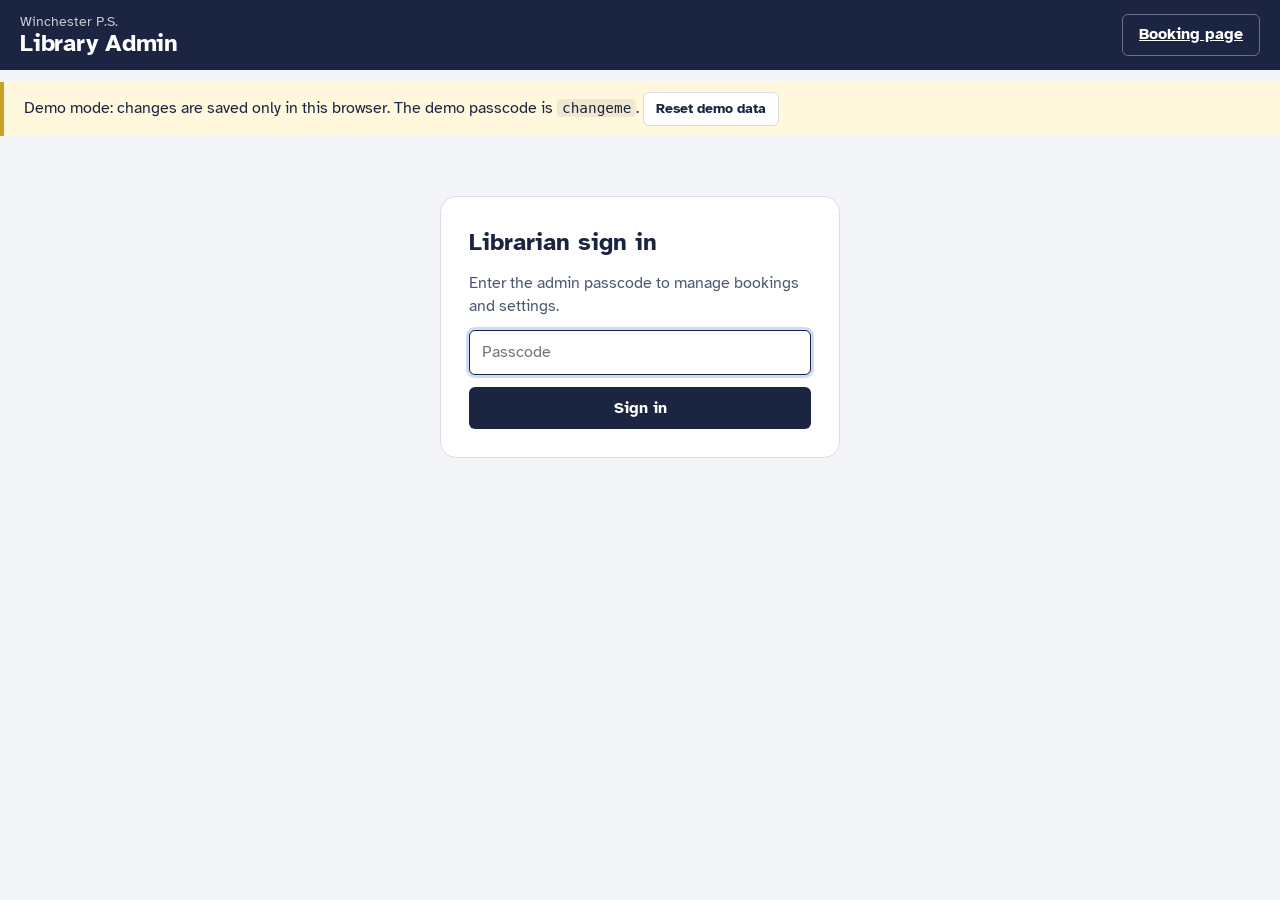
==== admin.html @ 4b8a57d0 "Add files via upload" ====
<!DOCTYPE html>
<html lang="en">
<head>
  <meta charset="utf-8">
  <meta name="viewport" content="width=device-width, initial-scale=1, viewport-fit=cover">
  <title>Library Admin – Winchester P.S.</title>
  <meta name="robots" content="noindex">
  <meta name="theme-color" content="#1B2440">
  <link rel="icon" href="assets/favicon.svg" type="image/svg+xml">
  <link rel="preconnect" href="https://fonts.googleapis.com">
  <link rel="preconnect" href="https://fonts.gstatic.com" crossorigin>
  <link href="https://fonts.googleapis.com/css2?family=Atkinson+Hyperlegible:ital,wght@0,400;0,700;1,400&display=swap" rel="stylesheet">
  <link rel="stylesheet" href="assets/styles.css">
  <link rel="stylesheet" href="assets/admin.css">
</head>
<body class="admin">
  <header class="masthead">
    <div class="masthead-inner">
      <a class="brand" href="./">
        <span class="brand-school" data-bind="schoolName">Winchester P.S.</span>
        <span class="brand-title">Library Admin</span>
      </a>
      <div class="mast-actions">
        <a class="btn btn-ghost-light" href="./">Booking page</a>
        <button class="btn btn-ghost-light" id="logoutBtn" type="button" hidden>Sign out</button>
      </div>
    </div>
  </header>

  <div class="notice notice-demo" id="demoNotice" hidden>
    Demo mode: changes are saved only in this browser. The demo passcode is <code>changeme</code>.
    <button class="btn btn-quiet btn-small" id="resetDemo" type="button">Reset demo data</button>
  </div>

  <!-- Sign in -->
  <main class="page login" id="loginView">
    <form class="login-card" id="loginForm">
      <h1>Librarian sign in</h1>
      <p class="muted">Enter the admin passcode to manage bookings and settings.</p>
      <label for="passcode" class="sr-only">Passcode</label>
      <input type="password" id="passcode" autocomplete="current-password" placeholder="Passcode" required>
      <p class="form-error" id="loginError" hidden></p>
      <button class="btn btn-primary" type="submit" id="loginBtn">Sign in</button>
    </form>
  </main>

  <main class="page" id="adminView" hidden>
    <nav class="tabs" role="tablist" aria-label="Admin sections">
      <button role="tab" type="button" data-tab="bookings" aria-selected="true">Bookings</button>
      <button role="tab" type="button" data-tab="statics" aria-selected="false">Recurring</button>
      <button role="tab" type="button" data-tab="calendar" aria-selected="false">School calendar</button>
      <button role="tab" type="button" data-tab="librarian" aria-selected="false">Librarian schedule</button>
      <button role="tab" type="button" data-tab="settings" aria-selected="false">Settings</button>
    </nav>

    <!-- Bookings -->
    <section class="panel" data-panel="bookings">
      <div class="panel-head">
        <div>
          <h2>Bookings</h2>
          <p class="muted">Every booking also appears in the “App Bookings” tab of the Google Sheet.</p>
        </div>
        <button class="btn btn-primary" id="addBookingBtn" type="button">Add a booking</button>
      </div>
      <div class="filters">
        <label>From <input type="date" id="fFrom"></label>
        <label>To <input type="date" id="fTo"></label>
        <label class="grow">Search <input type="text" id="fSearch" placeholder="Teacher, grade, activity or email"></label>
        <label class="check"><input type="checkbox" id="fCancelled"> Show cancelled</label>
      </div>
      <div class="bulk" id="bulkBar" hidden>
        <span id="bulkCount"></span>
        <button class="btn btn-danger btn-small" id="bulkCancel" type="button">Cancel selected</button>
      </div>
      <div class="table-wrap">
        <table class="table" id="bookingTable">
          <thead><tr>
            <th class="col-check"><input type="checkbox" id="checkAll" aria-label="Select all"></th>
            <th>Date</th><th>Time</th><th>Teacher(s)</th><th>Grade(s)</th><th>Activity</th><th>Booked by</th><th></th>
          </tr></thead>
          <tbody></tbody>
        </table>
      </div>
      <p class="empty" id="bookingEmpty" hidden>No bookings in this date range.</p>
    </section>

    <!-- Recurring / static bookings -->
    <section class="panel" data-panel="statics" hidden>
      <div class="panel-head">
        <div>
          <h2>Recurring bookings</h2>
          <p class="muted">Standing reservations that block a time on a cycle day, a weekday, or one date. Teachers see them as “Reserved”.</p>
        </div>
        <button class="btn btn-quiet" id="addStatic" type="button">Add recurring booking</button>
      </div>
      <div id="staticList" class="stack"></div>
      <div class="savebar"><button class="btn btn-primary" id="saveStatics" type="button">Save recurring bookings</button></div>
    </section>

    <!-- Calendar -->
    <section class="panel" data-panel="calendar" hidden>
      <div class="panel-head">
        <div>
          <h2>School calendar</h2>
          <p class="muted">Closed days can’t be booked and are skipped when counting cycle days. Events show under the date. Use “Set cycle day” if the board shifts the cycle.</p>
        </div>
      </div>
      <div class="form-grid">
        <label>First day of classes (Day 1)<input type="date" id="sYearStart"></label>
        <label>Last day of school year<input type="date" id="sYearEnd"></label>
        <label>Days in the cycle<input type="number" id="sCycleLength" min="1" max="10"></label>
      </div>
      <p class="cycle-check" id="cycleCheck"></p>
      <div class="table-wrap">
        <table class="table table-edit" id="calTable">
          <thead><tr><th>Start</th><th>End</th><th>Label</th><th>Type</th><th>Set cycle day</th><th></th></tr></thead>
          <tbody></tbody>
        </table>
      </div>
      <div class="savebar">
        <button class="btn btn-quiet" id="addCal" type="button">Add a date</button>
        <button class="btn btn-primary" id="saveCal" type="button">Save calendar</button>
      </div>
    </section>

    <!-- Librarian -->
    <section class="panel" data-panel="librarian" hidden>
      <div class="panel-head">
        <div>
          <h2>Librarian schedule</h2>
          <p class="muted">Where the librarian is for each cycle day. Teachers see this note under a time when it says anything other than “Library”.</p>
        </div>
      </div>
      <div class="form-grid">
        <label class="check"><input type="checkbox" id="sShowLibrarian"> Show the librarian’s location on the booking page</label>
        <label>Label<input type="text" id="sLibrarianLabel"></label>
      </div>
      <div class="table-wrap">
        <table class="table table-edit" id="libTable"><thead></thead><tbody></tbody></table>
      </div>
      <div class="savebar"><button class="btn btn-primary" id="saveLib" type="button">Save librarian schedule</button></div>
    </section>

    <!-- Settings -->
    <section class="panel" data-panel="settings" hidden>
      <div class="panel-head"><div><h2>Settings</h2></div></div>

      <h3>Booking rules</h3>
      <div class="form-grid">
        <label class="check"><input type="checkbox" id="sBookingsOpen"> Teachers can book online</label>
        <label class="wide">Message when booking is paused<input type="text" id="sClosedMessage"></label>
        <label>How far ahead teachers can book (days)<input type="number" id="sWindowDays" min="0"></label>
        <label>Minimum notice before a time starts (minutes)<input type="number" id="sMinNotice" min="0"></label>
        <label>Most times in one booking<input type="number" id="sMaxPerBooking" min="0"><small>0 = no limit</small></label>
        <label>Most times per teacher per week<input type="number" id="sMaxPerWeek" min="0"><small>0 = no limit. Counted by email.</small></label>
        <label class="check"><input type="checkbox" id="sAllowCancel"> Teachers can cancel their own bookings</label>
      </div>

      <h3>Time slots</h3>
      <p class="muted">Untick “Bookable” to show a time without letting teachers book it.</p>
      <div class="table-wrap">
        <table class="table table-edit" id="slotTable">
          <thead><tr><th>Name</th><th>Start</th><th>End</th><th>Bookable</th><th></th></tr></thead>
          <tbody></tbody>
        </table>
      </div>
      <button class="btn btn-quiet btn-small" id="addSlot" type="button">Add a time slot</button>

      <h3>Spaces</h3>
      <div class="form-grid">
        <label class="wide">Bookable spaces, one per line<textarea id="sSpaces" rows="2"></textarea>
          <small>With more than one space, each time shows a separate slot per space (for example “Teaching Space” and “Collaboration Space”). Renaming a space hides bookings made under its old name, so add new spaces rather than renaming ones already in use.</small></label>
      </div>

      <h3>Teachers and grades</h3>
      <div class="form-grid">
        <label>Staff names, one per line<textarea id="sTeachers" rows="10"></textarea></label>
        <label>Grade buttons, one per line<textarea id="sGrades" rows="10"></textarea></label>
        <label class="check"><input type="checkbox" id="sAllowOther"> Allow names that aren’t on the staff list</label>
        <label>Required email domain<input type="text" id="sEmailDomain" placeholder="ddsb.ca"><small>Leave blank to accept any email.</small></label>
      </div>

      <h3>Emails</h3>
      <div class="form-grid">
        <label class="check"><input type="checkbox" id="sSendConfirm"> Email teachers a confirmation with a cancel link</label>
        <label>Send me a copy of new and cancelled bookings<input type="email" id="sNotifyEmail" placeholder="librarian@ddsb.ca"></label>
      </div>

      <h3>Page text</h3>
      <div class="form-grid">
        <label>School name<input type="text" id="sSchoolName"></label>
        <label>Page title<input type="text" id="sSiteTitle"></label>
        <label class="wide">Announcement banner<input type="text" id="sAnnouncement" placeholder="e.g. Book fair in the library Dec 1–5. Bookings limited."><small>Shown at the top of the booking page. Leave blank to hide.</small></label>
        <label class="wide">Website address (used in email links)<input type="text" id="sSiteUrl"></label>
      </div>

      <div class="savebar"><button class="btn btn-primary" id="saveSettings" type="button">Save settings</button></div>

      <h3>Admin passcode</h3>
      <div class="form-grid">
        <label>New passcode<input type="password" id="newPass" autocomplete="new-password" minlength="6"></label>
        <div class="align-end"><button class="btn btn-quiet" id="savePass" type="button">Change passcode</button></div>
      </div>
    </section>
  </main>

  <!-- Add / edit booking -->
  <dialog class="sheet" id="editDialog" aria-labelledby="editTitle">
    <form id="editForm" novalidate>
      <header class="sheet-head">
        <h2 id="editTitle">Add a booking</h2>
        <button class="btn btn-icon" type="button" data-close aria-label="Close">
          <svg viewBox="0 0 24 24" aria-hidden="true"><path d="M6 6l12 12M18 6L6 18"/></svg>
        </button>
      </header>
      <div class="sheet-body">
        <div class="new-only">
          <div class="form-grid tight">
            <label>Date<input type="date" id="eDate"></label>
            <label id="eSpaceWrap">Space<select id="eSpace"></select></label>
          </div>
          <p class="muted small" id="eDayInfo"></p>
          <fieldset class="field">
            <legend>Times</legend>
            <div class="toggles" id="eSlots"></div>
          </fieldset>
        </div>
        <p class="edit-only muted" id="eWhen"></p>
        <div class="field"><label for="eTeachers">Teacher(s)</label><input type="text" id="eTeachers" placeholder="e.g. Cole, Adams"></div>
        <div class="field"><label for="eGrades">Grade(s)</label><input type="text" id="eGrades" placeholder="e.g. 7, 8"></div>
        <div class="field"><label for="eDesc">Activity</label><input type="text" id="eDesc"></div>
        <div class="field new-only"><label for="eEmail">Teacher email (optional)</label><input type="email" id="eEmail"></div>
        <p class="muted small new-only">Admin bookings skip the booking-window and notice rules, but can’t double-book a time.</p>
        <p class="form-error" id="editError" hidden></p>
      </div>
      <footer class="sheet-foot">
        <button class="btn btn-quiet" type="button" data-close>Cancel</button>
        <button class="btn btn-primary" type="submit" id="editSubmit">Save booking</button>
      </footer>
    </form>
  </dialog>

  <div class="toast" id="toast" role="status" aria-live="polite"></div>

  <script src="assets/config.js"></script>
  <script src="assets/core.js"></script>
  <script src="assets/api.js"></script>
  <script src="assets/admin.js"></script>
</body>
</html>
---- assets/styles.css ----
/* Winchester P.S. Library Booking */
:root {
  --paper: #F3F5F8;
  --card: #FFFFFF;
  --ink: #1B2440;
  --ink-2: #4E5874;
  --ink-3: #7C8499;
  --line: #D8DDE7;
  --line-soft: #E7EAF0;
  --stamp: #5B3FA0;
  --stamp-wash: #F1EDFA;
  --open: #1D6E52;
  --open-wash: #EEF7F2;
  --reserved: #5D6880;
  --reserved-wash: #EDF0F5;
  --warn: #9A4A12;
  --warn-wash: #FDF1E6;
  --danger: #B3261E;
  --focus: #2F6FED;
  --radius-s: 6px;
  --radius-m: 10px;
  --radius-l: 16px;
  --time-col: 118px;
  --font: 'Atkinson Hyperlegible', system-ui, -apple-system, 'Segoe UI', sans-serif;
  color-scheme: light;
}

* { box-sizing: border-box; }
html { -webkit-text-size-adjust: 100%; }
body {
  margin: 0; font-family: var(--font); font-size: 16px; line-height: 1.45;
  color: var(--ink); background: var(--paper);
  padding-bottom: env(safe-area-inset-bottom);
}
a { color: var(--ink); }
button, input, select, textarea { font: inherit; color: inherit; }
:focus-visible { outline: 3px solid var(--focus); outline-offset: 2px; }
[hidden] { display: none !important; }
code { font-size: .9em; background: rgba(0,0,0,.06); padding: 1px 5px; border-radius: 4px; }
.muted { color: var(--ink-2); }

/* ---------- Masthead ---------- */
.masthead { background: var(--ink); color: #fff; }
.masthead-inner {
  max-width: 1280px; margin: 0 auto; padding: 14px 20px;
  display: flex; align-items: center; justify-content: space-between; gap: 12px;
}
.brand { color: #fff; text-decoration: none; display: flex; flex-direction: column; line-height: 1.1; }
.brand-school { font-size: 14px; opacity: .75; }
.brand-title { font-size: 24px; font-weight: 700; letter-spacing: -.01em; }

/* ---------- Buttons ---------- */
.btn {
  border: 1px solid transparent; border-radius: var(--radius-s); padding: 9px 16px;
  font-weight: 700; cursor: pointer; background: none; line-height: 1.2;
  display: inline-flex; align-items: center; justify-content: center; gap: 6px; min-height: 42px;
}
.btn:disabled { opacity: .5; cursor: not-allowed; }
.btn-primary { background: var(--ink); color: #fff; }
.btn-primary:hover:not(:disabled) { background: #2A3660; }
.btn-quiet { border-color: var(--line); background: var(--card); color: var(--ink); }
.btn-quiet:hover { border-color: var(--ink-3); }
.btn-ghost-light { color: #fff; border-color: rgba(255,255,255,.35); }
.btn-ghost-light:hover { border-color: #fff; }
.btn-quiet-light { color: #fff; border-color: rgba(255,255,255,.35); }
.btn-danger { color: var(--danger); border-color: #E9C3C0; background: #fff; }
.btn-danger:hover { border-color: var(--danger); }
.btn-small { min-height: 34px; padding: 5px 12px; font-size: 14px; }
.btn-icon { width: 42px; height: 42px; padding: 0; border-color: var(--line); background: var(--card); }
.btn-icon svg { width: 20px; height: 20px; fill: none; stroke: currentColor; stroke-width: 2.2; stroke-linecap: round; stroke-linejoin: round; }

/* ---------- Notices ---------- */
.notice { max-width: 1280px; margin: 12px auto 0; padding: 10px 20px; background: var(--stamp-wash); color: var(--ink); border-left: 4px solid var(--stamp); }
.notice-demo { background: #FFF8DC; border-color: #C9A227; }
.notice-warn { background: var(--warn-wash); border-color: var(--warn); }
@media (min-width: 1320px) { .notice { border-radius: var(--radius-s); } }

/* ---------- Page ---------- */
.page { max-width: 1280px; margin: 0 auto; padding: 18px 20px 120px; }

.weekbar { display: flex; align-items: center; gap: 10px; flex-wrap: wrap; }
.week-label {
  position: relative; display: flex; flex-direction: column; justify-content: center;
  min-height: 42px; padding: 0 6px; cursor: pointer; min-width: 190px;
}
#weekLabel { font-size: 26px; font-weight: 700; letter-spacing: -.015em; line-height: 1.1; }
.week-sub { font-size: 14px; color: var(--ink-2); }
.week-label input[type=date] {
  position: absolute; inset: 0; opacity: 0; cursor: pointer; width: 100%; height: 100%; border: 0;
}
.week-label input[type=date]::-webkit-calendar-picker-indicator { position: absolute; inset: 0; width: 100%; height: 100%; cursor: pointer; }
#thisWeek { margin-left: auto; }

.legend { display: flex; gap: 16px; flex-wrap: wrap; margin: 14px 0 12px; font-size: 14px; color: var(--ink-2); }
.legend span { display: inline-flex; align-items: center; gap: 6px; }
.legend-note { color: var(--ink-3); }
.sw { width: 16px; height: 16px; border-radius: 4px; display: inline-block; }
.sw-open { background: var(--open-wash); border: 1.5px solid var(--open); }
.sw-picked { background: var(--ink); }
.sw-booked { background: var(--stamp-wash); border: 1.5px solid var(--stamp); }
.sw-reserved { background: var(--reserved-wash); border: 1.5px dashed var(--reserved); }

.footnote { color: var(--ink-2); font-size: 14px; margin-top: 18px; display: flex; justify-content: space-between; gap: 12px; flex-wrap: wrap; }

/* ---------- Grid (desktop) ---------- */
.grid-wrap { position: relative; }
.loading {
  position: absolute; inset: 60px 0 auto; text-align: center; color: var(--ink-2);
  pointer-events: none; opacity: 0; transition: opacity .2s;
}
.grid-wrap.is-loading .loading { opacity: 1; }
.grid-wrap.is-loading .grid { opacity: .45; pointer-events: none; }
.grid {
  display: grid; grid-template-columns: var(--time-col) repeat(5, minmax(0, 1fr));
  background: var(--card); border: 1px solid var(--line); border-radius: var(--radius-l);
  overflow: clip; transition: opacity .15s;
}
.g-corner, .g-day, .g-time, .g-cell { border-bottom: 1px solid var(--line-soft); }
.g-day, .g-cell { border-left: 1px solid var(--line-soft); }
.g-corner { background: var(--card); grid-column: 1; grid-row: 1; border-bottom: 1px solid var(--line); }
.g-day { grid-column: var(--c); grid-row: 1; }
.g-time { grid-column: 1; grid-row: var(--r); }
.g-cell { grid-column: var(--c); grid-row: var(--r); }
.g-day {
  position: sticky; top: 0; z-index: 2; background: var(--card);
  padding: 12px 12px 10px; display: grid; grid-template-columns: 1fr auto; gap: 2px 8px; align-items: start;
  border-bottom: 1px solid var(--line);
}
.g-day.is-today { background: #F7F8FC; box-shadow: inset 0 3px 0 var(--ink); }
.g-day-name { font-weight: 700; font-size: 17px; }
.g-day-date { color: var(--ink-2); font-size: 14px; grid-column: 1; }
.g-day-events { grid-column: 1 / -1; font-size: 12.5px; color: var(--ink-3); line-height: 1.3; margin-top: 4px; }
.g-day-events span { display: block; }

/* The cycle-day stamp */
.cycle {
  grid-row: 1 / span 2; grid-column: 2;
  width: 52px; height: 52px; border-radius: 50%;
  border: 2px solid var(--ink); color: var(--ink);
  display: flex; flex-direction: column; align-items: center; justify-content: center; line-height: 1;
  transform: rotate(-8deg);
}
.cycle small { font-size: 11px; font-weight: 700; }
.cycle b { font-size: 24px; }
.cycle.is-off { border-style: dashed; border-color: var(--ink-3); color: var(--ink-3); }
.cycle.is-off b { font-size: 13px; }

.g-time { padding: 10px 12px; background: #FAFBFC; }
.g-time b { display: block; font-size: 15px; }
.g-time span { font-size: 13px; color: var(--ink-2); white-space: nowrap; }
.g-time.is-short { padding-top: 6px; padding-bottom: 6px; }

.g-cell { padding: 5px; display: flex; flex-direction: column; gap: 4px; min-height: 58px; }
.g-cell.is-short { min-height: 44px; }
.g-closed {
  grid-column: var(--c); grid-row: 2 / span var(--span); border-left: 1px solid var(--line-soft);
  background: repeating-linear-gradient(135deg, #F1F3F7 0 10px, #E9ECF2 10px 20px);
  display: flex; align-items: flex-start; justify-content: center; padding-top: 40px;
}
.g-closed span {
  background: var(--card); border: 1.5px solid var(--ink-3); color: var(--ink-2);
  border-radius: var(--radius-s); padding: 6px 12px; font-weight: 700; transform: rotate(-4deg);
}

/* ---------- Slot pieces ---------- */
.slot {
  flex: 1; border-radius: var(--radius-s); padding: 6px 8px; font-size: 14px; line-height: 1.25;
  text-align: left; width: 100%; display: flex; flex-direction: column; justify-content: center; min-height: 44px;
}
.slot-space { font-size: 12px; font-weight: 700; opacity: .8; }
button.slot-open {
  border: 1.5px solid transparent; background: var(--open-wash); color: var(--open); cursor: pointer;
  font-weight: 700;
}
button.slot-open:hover { border-color: var(--open); }
button.slot-open.is-picked { background: var(--ink); color: #fff; border-color: var(--ink); }
button.slot-open.is-picked .slot-state::before { content: '✓ '; }
.slot-booked {
  background: var(--stamp-wash); color: var(--stamp); border: 1.5px solid var(--stamp);
  transform: rotate(-.6deg);
}
.slot-booked .who { font-weight: 700; }
.slot-booked .what { color: #4A3585; }
.slot-booked.is-mine { box-shadow: inset 4px 0 0 var(--stamp); }
.slot-reserved { background: var(--reserved-wash); color: var(--reserved); border: 1.5px dashed #A3ACBF; }
.slot-reserved .who { font-weight: 700; }
.slot-off { color: var(--ink-3); font-size: 13px; padding: 6px 8px; }
.where { font-size: 12px; color: var(--ink-3); padding: 0 4px; line-height: 1.2; }

/* ---------- Day tabs (mobile) ---------- */
.daytabs { display: none; }

@media (max-width: 899px) {
  .page { padding: 14px 12px 130px; }
  .brand-title { font-size: 21px; }
  #weekLabel { font-size: 22px; }
  .week-label { min-width: 0; flex: 1; }
  #thisWeek { margin-left: 0; }
  .weekbar { display: grid; grid-template-columns: auto 1fr auto auto; gap: 8px; }
  #thisWeek { order: 3; display: none; min-height: 42px; padding: 0 10px; font-size: 14px; }
  #nextWeek { order: 4; }
  .weekbar.not-current #thisWeek { display: inline-flex; }
  .legend { gap: 12px; font-size: 13px; }

  .daytabs {
    display: grid; grid-template-columns: repeat(5, 1fr); gap: 6px; margin-bottom: 10px;
    position: sticky; top: 0; z-index: 5; background: var(--paper); padding: 6px 0;
  }
  .daytab {
    border: 1px solid var(--line); background: var(--card); border-radius: var(--radius-m);
    padding: 6px 2px 7px; text-align: center; cursor: pointer; line-height: 1.15;
  }
  .daytab b { display: block; font-size: 15px; }
  .daytab span { font-size: 12.5px; color: var(--ink-2); display: block; }
  .daytab em { font-style: normal; font-size: 12px; font-weight: 700; color: var(--ink); display: block; margin-top: 2px; }
  .daytab.is-off em { color: var(--ink-3); font-weight: 400; }
  .daytab[aria-selected=true] { background: var(--ink); border-color: var(--ink); color: #fff; }
  .daytab[aria-selected=true] span, .daytab[aria-selected=true] em { color: #fff; }
  .daytab .dot { display: inline-block; width: 6px; height: 6px; border-radius: 50%; background: var(--stamp); vertical-align: middle; margin-left: 3px; }
  .daytab[aria-selected=true] .dot { background: #fff; }

  .grid { grid-template-columns: 92px minmax(0, 1fr); border-radius: var(--radius-m); }
  .g-day, .g-cell, .g-closed { display: none; }
  .g-day.is-shown { display: grid; position: static; }
  .g-corner { display: none; }
  .g-cell.is-shown { display: flex; grid-column: 2; }
  .g-closed.is-shown { display: flex; grid-column: 2; }
  .g-day.is-shown { grid-column: 1 / -1; }
  .g-time { padding: 8px 10px; }
  .g-time b { font-size: 14px; }
  .g-time span { font-size: 12px; }
  .slot { min-height: 46px; font-size: 15px; }
}

/* ---------- Tray ---------- */
.tray {
  position: fixed; left: 0; right: 0; bottom: 0; z-index: 20;
  padding: 0 12px calc(12px + env(safe-area-inset-bottom));
  pointer-events: none;
}
.tray-inner {
  pointer-events: auto; max-width: 760px; margin: 0 auto; background: var(--ink); color: #fff;
  border-radius: var(--radius-l); padding: 12px 12px 12px 18px;
  display: flex; align-items: center; gap: 10px; box-shadow: 0 10px 30px rgba(27,36,64,.35);
  animation: tray-in .2s ease-out;
}
.tray-text { flex: 1; min-width: 0; line-height: 1.25; }
.tray-text strong { display: block; }
.tray-text span { font-size: 13.5px; opacity: .8; display: block; white-space: nowrap; overflow: hidden; text-overflow: ellipsis; }
.tray .btn-primary { background: #fff; color: var(--ink); }
.tray .btn-primary:hover { background: #E8EBF3; }
@keyframes tray-in { from { transform: translateY(20px); opacity: 0; } }

/* ---------- Dialogs ---------- */
.sheet {
  border: 0; padding: 0; border-radius: var(--radius-l); width: min(560px, calc(100vw - 24px));
  max-height: calc(100dvh - 24px); background: var(--card); color: var(--ink);
  box-shadow: 0 24px 60px rgba(27,36,64,.3);
}
.sheet[open] { display: flex; flex-direction: column; animation: sheet-in .18s ease-out; }
.sheet > form { display: flex; flex-direction: column; min-height: 0; max-height: inherit; }
.sheet::backdrop { background: rgba(27,36,64,.45); }
.sheet-head { display: flex; justify-content: space-between; align-items: center; gap: 12px; padding: 16px 18px 8px; }
.sheet-head h2 { margin: 0; font-size: 22px; letter-spacing: -.01em; }
.sheet-head .btn-icon { border: 0; }
.sheet-body { padding: 4px 18px 12px; overflow-y: auto; }
.sheet-foot { display: flex; justify-content: flex-end; gap: 10px; padding: 12px 18px 16px; border-top: 1px solid var(--line-soft); }
@keyframes sheet-in { from { transform: translateY(12px); opacity: 0; } }
@media (max-width: 600px) {
  .sheet { width: 100vw; max-width: 100vw; margin: auto 0 0; border-radius: var(--radius-l) var(--radius-l) 0 0; max-height: 92dvh; }
  .sheet-foot { padding-bottom: calc(16px + env(safe-area-inset-bottom)); }
  .sheet-foot .btn { flex: 1; }
}

.picked-list { list-style: none; margin: 0 0 14px; padding: 0; display: grid; gap: 6px; }
.picked-list li {
  display: flex; align-items: center; justify-content: space-between; gap: 8px;
  padding: 8px 10px; background: var(--paper); border-radius: var(--radius-s); font-size: 15px;
}
.picked-list li small { color: var(--ink-2); }
.picked-list .x { border: 0; background: none; cursor: pointer; color: var(--ink-2); font-size: 20px; line-height: 1; padding: 2px 6px; }

.field { margin: 0 0 16px; border: 0; padding: 0; min-width: 0; }
.field > label, .field > legend { display: block; font-weight: 700; margin-bottom: 6px; padding: 0; }
input[type=text], input[type=email], input[type=date], input[type=time], input[type=number], input[type=password], select, textarea {
  width: 100%; border: 1.5px solid var(--line); border-radius: var(--radius-s); padding: 10px 12px;
  background: #fff; min-height: 44px;
}
input:focus, select:focus, textarea:focus { border-color: var(--ink); outline: none; box-shadow: 0 0 0 3px rgba(47,111,237,.25); }
textarea { resize: vertical; }
.combo { display: flex; gap: 8px; }
.combo input { flex: 1; }
.check { display: flex; gap: 8px; align-items: center; font-weight: 400 !important; font-size: 14px; color: var(--ink-2); margin-top: 8px; }
.check input { width: 18px; height: 18px; }

.chips { display: flex; flex-wrap: wrap; gap: 6px; margin-bottom: 8px; }
.chips:empty { display: none; }
.chip {
  display: inline-flex; align-items: center; gap: 4px; background: var(--ink); color: #fff;
  border-radius: 999px; padding: 4px 6px 4px 12px; font-size: 14px; border: 0; cursor: pointer;
}
.chip span { font-size: 17px; line-height: 1; padding: 0 4px; opacity: .8; }

.toggles { display: flex; flex-wrap: wrap; gap: 6px; margin-bottom: 8px; }
.toggle { position: relative; }
.toggle input { position: absolute; opacity: 0; inset: 0; cursor: pointer; }
.toggle span {
  display: inline-flex; align-items: center; justify-content: center; min-width: 46px; min-height: 40px;
  padding: 0 12px; border: 1.5px solid var(--line); border-radius: var(--radius-s); font-weight: 700; background: #fff;
}
.toggle input:checked + span { background: var(--ink); color: #fff; border-color: var(--ink); }
.toggle input:focus-visible + span { outline: 3px solid var(--focus); outline-offset: 2px; }

.form-error { color: var(--danger); background: #FCEEEE; border-radius: var(--radius-s); padding: 10px 12px; margin: 0; font-weight: 700; }

.stamp-big {
  border: 2.5px solid var(--stamp); color: var(--stamp); background: var(--stamp-wash);
  border-radius: var(--radius-m); padding: 12px 16px; margin: 4px 0 14px; font-weight: 700; font-size: 18px;
  transform: rotate(-1.5deg); animation: stamp-down .35s cubic-bezier(.2,1.6,.4,1);
}
@keyframes stamp-down { from { transform: scale(1.25) rotate(-6deg); opacity: 0; } }

.mine-group { border: 1px solid var(--line); border-radius: var(--radius-m); padding: 12px; margin-bottom: 12px; }
.mine-group h3 { margin: 0 0 8px; font-size: 16px; }
.mine-group li { background: var(--paper); }
.empty { color: var(--ink-2); padding: 8px 0 16px; }

/* ---------- Toast ---------- */
.toast {
  position: fixed; left: 50%; top: 16px; transform: translate(-50%, -150%); z-index: 50;
  background: var(--ink); color: #fff; padding: 10px 16px; border-radius: var(--radius-m);
  font-weight: 700; transition: transform .25s; max-width: calc(100vw - 24px);
}
.toast.is-on { transform: translate(-50%, 0); }
.toast.is-error { background: var(--danger); }

@media (prefers-reduced-motion: reduce) {
  *, *::before, *::after { animation: none !important; transition: none !important; }
}
---- assets/admin.css ----
/* Admin page additions */
.sr-only { position: absolute; width: 1px; height: 1px; overflow: hidden; clip: rect(0 0 0 0); white-space: nowrap; }
.mast-actions { display: flex; gap: 8px; }
.small { font-size: 14px; }

.login { display: flex; justify-content: center; padding-top: 60px; }
.login-card {
  width: min(400px, 100%); background: var(--card); border: 1px solid var(--line);
  border-radius: var(--radius-l); padding: 28px; display: grid; gap: 12px;
}
.login-card h1 { margin: 0; font-size: 24px; }
.login-card p { margin: 0; }

.tabs { display: flex; gap: 4px; border-bottom: 1px solid var(--line); margin-bottom: 20px; overflow-x: auto; scrollbar-width: none; }
.tabs button {
  border: 0; background: none; padding: 12px 14px; font-weight: 700; color: var(--ink-2); cursor: pointer;
  border-bottom: 3px solid transparent; margin-bottom: -1px; white-space: nowrap;
}
.tabs button[aria-selected=true] { color: var(--ink); border-bottom-color: var(--ink); }

.panel h2 { margin: 0 0 4px; font-size: 24px; letter-spacing: -.01em; }
.panel h3 { margin: 28px 0 8px; font-size: 18px; padding-top: 20px; border-top: 1px solid var(--line-soft); }
.panel h3:first-of-type { border-top: 0; padding-top: 0; }
.panel-head { display: flex; justify-content: space-between; align-items: flex-start; gap: 16px; margin-bottom: 16px; flex-wrap: wrap; }
.panel-head p { margin: 0; max-width: 70ch; }

.filters { display: flex; gap: 12px; flex-wrap: wrap; align-items: flex-end; margin-bottom: 12px; }
.filters label { display: flex; flex-direction: column; font-size: 14px; font-weight: 700; gap: 4px; }
.filters label.grow { flex: 1; min-width: 200px; }
.filters .check { flex-direction: row; align-self: center; margin: 0; }

.bulk { display: flex; align-items: center; gap: 12px; background: var(--stamp-wash); padding: 8px 12px; border-radius: var(--radius-s); margin-bottom: 8px; }

.table-wrap { overflow-x: auto; background: var(--card); border: 1px solid var(--line); border-radius: var(--radius-m); }
.table { width: 100%; border-collapse: collapse; font-size: 14.5px; }
.table th { text-align: left; font-size: 13px; color: var(--ink-2); padding: 10px; border-bottom: 1px solid var(--line); background: #FAFBFC; white-space: nowrap; }
.table td { padding: 8px 10px; border-bottom: 1px solid var(--line-soft); vertical-align: top; }
.table tr:last-child td { border-bottom: 0; }
.table .col-check { width: 36px; }
.table td.nowrap { white-space: nowrap; }
.table td.rep b { visibility: hidden; }
.table tr.is-cancelled td { color: var(--ink-3); text-decoration: line-through; }
.table tr.is-cancelled td:last-child { text-decoration: none; }
.table tr.day-start td { border-top: 2px solid var(--line); }
.table .actions { white-space: nowrap; text-align: right; }
.table .actions .btn { margin-left: 4px; }
.table .src { font-size: 12px; color: var(--ink-3); display: block; }
.table-edit td { padding: 6px; }
.table-edit input, .table-edit select { min-height: 38px; padding: 6px 8px; }
.table-edit input[type=checkbox] { width: 20px; height: 20px; }

.form-grid { display: grid; grid-template-columns: repeat(auto-fill, minmax(260px, 1fr)); gap: 14px 20px; margin-bottom: 12px; }
.form-grid.tight { grid-template-columns: 1fr 1fr; gap: 10px; }
.form-grid > label { display: flex; flex-direction: column; gap: 6px; font-weight: 700; font-size: 15px; }
.form-grid > label.wide { grid-column: 1 / -1; }
.form-grid > label small { font-weight: 400; color: var(--ink-2); font-size: 13px; }
.form-grid > label.check { flex-direction: row; align-items: center; font-weight: 700; color: var(--ink); font-size: 15px; margin: 0; }
.align-end { display: flex; align-items: flex-end; }

.savebar { position: sticky; bottom: 0; display: flex; justify-content: flex-end; gap: 10px; padding: 14px 0; background: linear-gradient(transparent, var(--paper) 30%); margin-top: 12px; }

.stack { display: grid; gap: 12px; }
.static-card { background: var(--card); border: 1px solid var(--line); border-left: 4px dashed var(--reserved); border-radius: var(--radius-m); padding: 14px; display: grid; gap: 12px; }
.static-card .row { display: grid; grid-template-columns: 2fr 1fr 1fr 1fr; gap: 10px; }
.static-card label { display: flex; flex-direction: column; gap: 4px; font-weight: 700; font-size: 14px; }
.static-card .toggles { margin: 0; }
.static-card .toggle span { min-width: 40px; min-height: 36px; font-size: 14px; }
.static-card .foot { display: flex; justify-content: space-between; align-items: center; gap: 10px; }
.static-card .foot small { color: var(--ink-2); }
.minilabel { font-weight: 700; font-size: 14px; margin-bottom: 4px; display: block; }

.cycle-check { background: var(--card); border: 1px solid var(--line); border-radius: var(--radius-s); padding: 10px 12px; font-size: 14.5px; }

.edit-only { display: none; }
#editDialog.is-edit .edit-only { display: block; }
#editDialog.is-edit .new-only { display: none; }

@media (max-width: 760px) {
  #bookingTable thead { display: none; }
  #bookingTable tr { display: grid; grid-template-columns: 28px 1fr auto; gap: 2px 8px; padding: 10px 12px; border-bottom: 1px solid var(--line-soft); }
  #bookingTable tr.day-start { border-top: 2px solid var(--line); }
  #bookingTable td { border: 0; padding: 0; }
  #bookingTable .col-check { grid-row: 1 / span 5; padding-top: 2px; }
  #bookingTable .c-date { grid-column: 2 / -1; }
  #bookingTable .c-date.rep { display: none; }
  #bookingTable .c-date.rep b { visibility: visible; }
  #bookingTable .c-slot { grid-column: 2; font-weight: 700; }
  #bookingTable .c-who, #bookingTable .c-gr, #bookingTable .c-desc, #bookingTable .c-by { grid-column: 2 / -1; }
  #bookingTable .c-gr:not(:empty)::before { content: 'Grade(s) '; color: var(--ink-2); }
  #bookingTable .actions { grid-column: 3; grid-row: 2; text-align: right; }
  #bookingTable tr.day-start .actions { grid-row: 2; }
  .table-wrap:has(#bookingTable) { overflow: visible; }
  .static-card .row { grid-template-columns: 1fr 1fr; }
  .static-card .row label:first-child { grid-column: 1 / -1; }
  .form-grid.tight { grid-template-columns: 1fr; }
  .mast-actions a { display: none; }
}
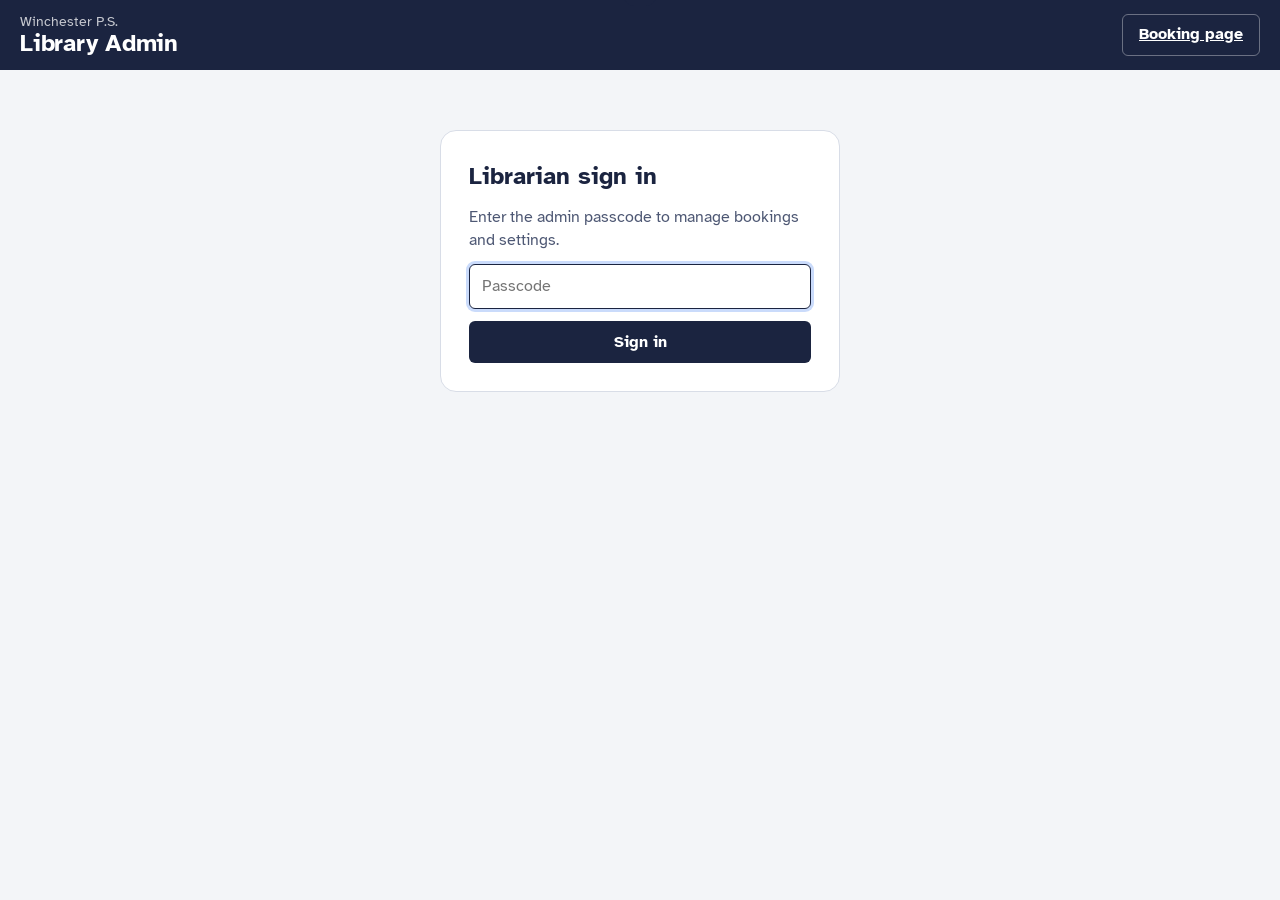
==== commit fcf7d779: "Add files via upload" ====
--- a/admin.html
+++ b/admin.html
@@ -153,7 +153,7 @@
         <label>Minimum notice before a time starts (minutes)<input type="number" id="sMinNotice" min="0"></label>
         <label>Most times in one booking<input type="number" id="sMaxPerBooking" min="0"><small>0 = no limit</small></label>
         <label>Most times per teacher per week<input type="number" id="sMaxPerWeek" min="0"><small>0 = no limit. Counted by email.</small></label>
-        <label class="check"><input type="checkbox" id="sAllowCancel"> Teachers can cancel their own bookings</label>
+        <label class="check"><input type="checkbox" id="sAllowCancel"> Teachers can change and cancel their own bookings</label>
       </div>
 
       <h3>Time slots</h3>
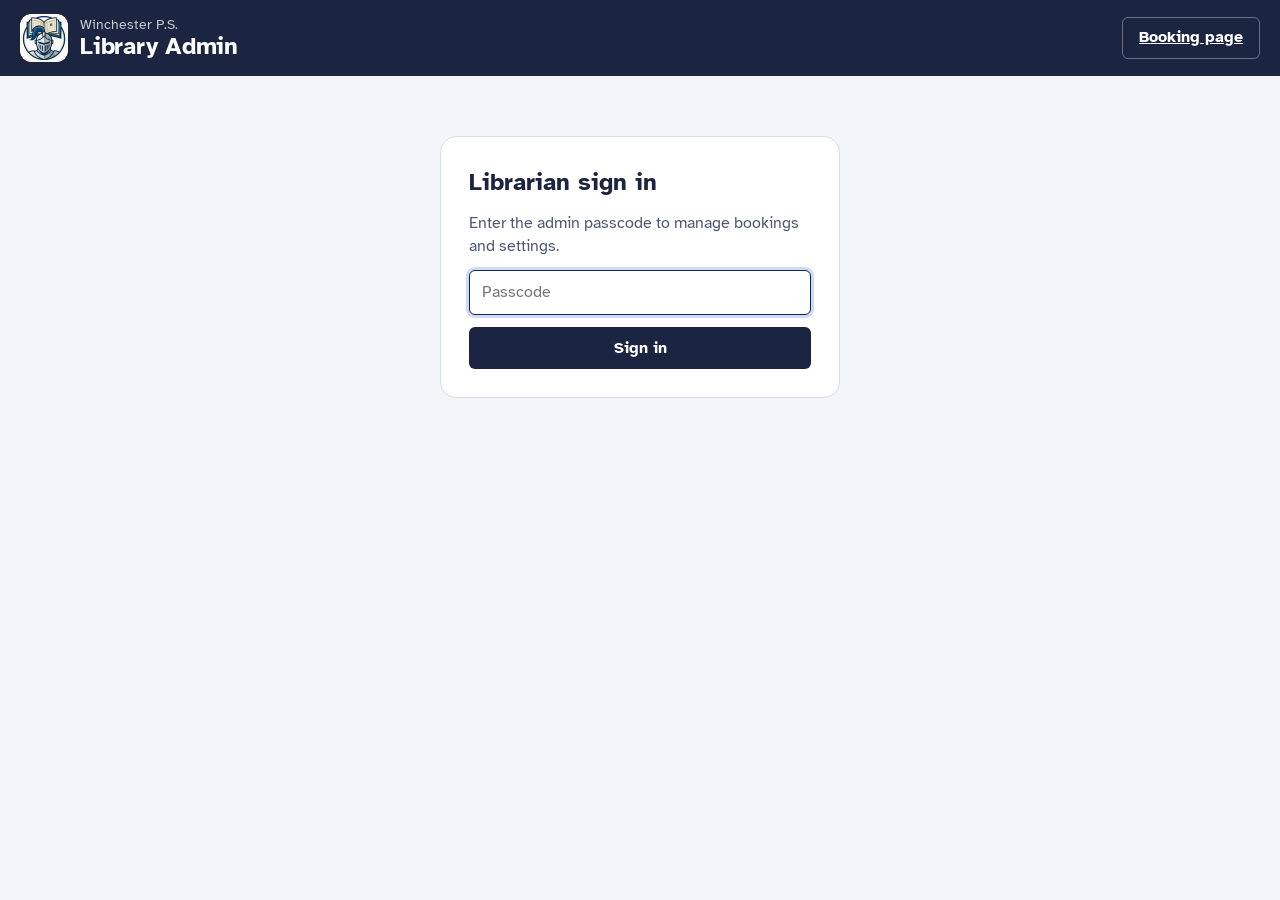
==== commit ef9b9a62: "Add files via upload" ====
--- a/admin.html
+++ b/admin.html
@@ -6,7 +6,14 @@
   <title>Library Admin – Winchester P.S.</title>
   <meta name="robots" content="noindex">
   <meta name="theme-color" content="#1B2440">
-  <link rel="icon" href="assets/favicon.svg" type="image/svg+xml">
+  <link rel="icon" href="assets/favicon.ico" sizes="any">
+  <link rel="icon" href="assets/favicon-32.png" type="image/png" sizes="32x32">
+  <link rel="apple-touch-icon" href="assets/apple-touch-icon.png">
+  <link rel="manifest" href="manifest.webmanifest">
+  <meta name="apple-mobile-web-app-capable" content="yes">
+  <meta name="mobile-web-app-capable" content="yes">
+  <meta name="apple-mobile-web-app-title" content="Library">
+  <meta name="apple-mobile-web-app-status-bar-style" content="default">
   <link rel="preconnect" href="https://fonts.googleapis.com">
   <link rel="preconnect" href="https://fonts.gstatic.com" crossorigin>
   <link href="https://fonts.googleapis.com/css2?family=Atkinson+Hyperlegible:ital,wght@0,400;0,700;1,400&display=swap" rel="stylesheet">
@@ -17,8 +24,11 @@
   <header class="masthead">
     <div class="masthead-inner">
       <a class="brand" href="./">
+        <img class="brand-logo" src="assets/logo-96.png" width="48" height="48" alt="">
+        <span class="brand-text">
         <span class="brand-school" data-bind="schoolName">Winchester P.S.</span>
         <span class="brand-title">Library Admin</span>
+      </span>
       </a>
       <div class="mast-actions">
         <a class="btn btn-ghost-light" href="./">Booking page</a>
@@ -47,6 +57,7 @@
   <main class="page" id="adminView" hidden>
     <nav class="tabs" role="tablist" aria-label="Admin sections">
       <button role="tab" type="button" data-tab="bookings" aria-selected="true">Bookings</button>
+      <button role="tab" type="button" data-tab="staff" aria-selected="false">Staff access <span class="badge" id="staffBadge" hidden></span></button>
       <button role="tab" type="button" data-tab="statics" aria-selected="false">Recurring</button>
       <button role="tab" type="button" data-tab="calendar" aria-selected="false">School calendar</button>
       <button role="tab" type="button" data-tab="librarian" aria-selected="false">Librarian schedule</button>
@@ -82,6 +93,59 @@
         </table>
       </div>
       <p class="empty" id="bookingEmpty" hidden>No bookings in this date range.</p>
+    </section>
+
+    <!-- Staff access -->
+    <section class="panel" data-panel="staff" hidden>
+      <div class="panel-head">
+        <div>
+          <h2>Staff access</h2>
+          <p class="muted">Who can sign in to the booking site. Staff who aren’t on the list can ask for access, and their requests show up here.</p>
+        </div>
+      </div>
+
+      <div class="restrict-box">
+        <label class="check"><input type="checkbox" id="sRestrict"> Only approved staff can use the booking site</label>
+        <p class="muted small" id="restrictHint">Turn this on after you’ve added your staff, so nobody gets locked out. Needs Google sign-in.</p>
+        <button class="btn btn-quiet btn-small" id="saveRestrict" type="button">Save</button>
+      </div>
+
+      <h3 id="pendingHead">Waiting for approval</h3>
+      <div id="pendingList" class="stack"></div>
+
+      <h3>Add staff</h3>
+      <form class="form-grid add-staff" id="addStaffForm" novalidate>
+        <label>Name<input type="text" id="newStaffName" placeholder="e.g. Jane Shepherd"></label>
+        <label>School Google email<input type="email" id="newStaffEmail" placeholder="name@ddsb.ca"></label>
+        <div class="align-end"><button class="btn btn-primary" type="submit" id="addStaffBtn">Add</button></div>
+      </form>
+      <details class="bulk-add">
+        <summary>Add many at once</summary>
+        <label class="sr-only" for="bulkStaff">Staff list</label>
+        <textarea id="bulkStaff" rows="6" placeholder="One person per line: Name, email&#10;Jane Shepherd, jane.shepherd@ddsb.ca&#10;Sam Cole, sam.cole@ddsb.ca"></textarea>
+        <p class="muted small">You can paste two columns straight from a spreadsheet, too.</p>
+        <button class="btn btn-quiet" type="button" id="bulkStaffBtn">Add all</button>
+      </details>
+
+      <h3>Approved staff <span class="count" id="approvedCount"></span></h3>
+      <div class="filters"><label class="grow">Search <input type="text" id="staffSearch" placeholder="Name or email"></label></div>
+      <div class="table-wrap">
+        <table class="table" id="staffTable">
+          <thead><tr><th>Name</th><th>Email</th><th>Approved</th><th></th></tr></thead>
+          <tbody></tbody>
+        </table>
+      </div>
+      <p class="empty" id="staffEmpty" hidden>No approved staff yet. Add yourself first.</p>
+
+      <div id="deniedWrap" hidden>
+        <h3>Denied</h3>
+        <div class="table-wrap">
+          <table class="table" id="deniedTable">
+            <thead><tr><th>Name</th><th>Email</th><th>Denied</th><th></th></tr></thead>
+            <tbody></tbody>
+          </table>
+        </div>
+      </div>
     </section>
 
     <!-- Recurring / static bookings -->
--- a/assets/styles.css
+++ b/assets/styles.css
@@ -45,9 +45,27 @@
   max-width: 1280px; margin: 0 auto; padding: 14px 20px;
   display: flex; align-items: center; justify-content: space-between; gap: 12px;
 }
-.brand { color: #fff; text-decoration: none; display: flex; flex-direction: column; line-height: 1.1; }
+.brand { color: #fff; text-decoration: none; display: flex; align-items: center; gap: 12px; line-height: 1.1; }
+.brand-text { display: flex; flex-direction: column; min-width: 0; }
+.brand-logo { width: 48px; height: 48px; border-radius: 11px; flex: none; }
+@media (max-width: 600px) { .brand-logo { width: 40px; height: 40px; border-radius: 9px; } .brand { gap: 10px; } }
 .brand-school { font-size: 14px; opacity: .75; }
 .brand-title { font-size: 24px; font-weight: 700; letter-spacing: -.01em; }
+
+.mast-actions { display: flex; align-items: center; gap: 8px; }
+.who-chip { display: flex; align-items: center; gap: 10px; font-size: 14px; line-height: 1.2; text-align: right; }
+.who-name { opacity: .9; max-width: 220px; overflow: hidden; text-overflow: ellipsis; white-space: nowrap; }
+.who-out { background: none; border: 0; color: #fff; text-decoration: underline; cursor: pointer; padding: 4px 0; font-size: 14px; opacity: .85; }
+.masthead .btn, .who-out { white-space: nowrap; }
+.brand { min-width: 0; }
+@media (max-width: 600px) {
+  .who-chip { display: none !important; }
+  .masthead-inner { padding: 12px 14px; }
+  .masthead .btn { padding: 6px 10px; min-height: 38px; font-size: 14px; }
+  .mast-actions { gap: 6px; }
+  .brand-title { font-size: 19px !important; white-space: nowrap; }
+  .brand-school { font-size: 13px; }
+}
 
 /* ---------- Buttons ---------- */
 .btn {
@@ -278,6 +296,19 @@
   padding: 8px 10px; background: var(--paper); border-radius: var(--radius-s); font-size: 15px;
 }
 .picked-list li small { color: var(--ink-2); }
+.picked-list li.is-removed { background: #FCEEEE; }
+.picked-list li.is-removed > span { text-decoration: line-through; color: var(--ink-3); }
+.picked-list .tag { font-size: 12px; font-weight: 700; color: var(--open); background: var(--open-wash); border-radius: 4px; padding: 1px 6px; margin-left: 6px; }
+.picked-list .undo { border: 0; background: none; color: var(--ink); text-decoration: underline; cursor: pointer; font-size: 14px; padding: 2px 6px; }
+.add-more { margin: -6px 0 16px; }
+.booking-as { background: var(--paper); border-radius: var(--radius-s); padding: 8px 12px; margin: 0 0 16px; font-size: 15px; }
+.sheet-narrow { width: min(420px, calc(100vw - 24px)); }
+@media (max-width: 600px) { .sheet-narrow { width: 100vw; } }
+.gsi-slot { display: flex; justify-content: center; padding: 12px 0 8px; min-height: 60px; }
+.tray.is-editing .tray-inner { background: var(--stamp); }
+.tray.is-editing .btn-primary { color: var(--stamp); }
+.mine-actions { display: flex; gap: 8px; flex-wrap: wrap; }
+.mine-foot { display: flex; justify-content: space-between; align-items: center; gap: 10px; flex-wrap: wrap; border-top: 1px solid var(--line-soft); margin-top: 8px; padding-top: 12px; font-size: 14px; color: var(--ink-2); }
 .picked-list .x { border: 0; background: none; cursor: pointer; color: var(--ink-2); font-size: 20px; line-height: 1; padding: 2px 6px; }
 
 .field { margin: 0 0 16px; border: 0; padding: 0; min-width: 0; }
@@ -325,6 +356,30 @@
 .mine-group li { background: var(--paper); }
 .empty { color: var(--ink-2); padding: 8px 0 16px; }
 
+/* ---------- Sign-in gate ---------- */
+.gate { min-height: calc(100dvh - 140px); display: flex; align-items: center; justify-content: center; padding: 24px 16px; }
+.gate-card {
+  width: min(420px, 100%); background: var(--card); border: 1px solid var(--line); border-radius: var(--radius-l);
+  padding: 32px 28px 22px; text-align: center;
+}
+.gate-logo { width: 128px; height: 128px; border-radius: 28px; display: block; margin: 0 auto; }
+.gate-step { display: grid; gap: 12px; margin-top: 4px; }
+.gate-step[hidden] { display: none; }
+#gateRequest { text-align: left; }
+#gateRequest p { text-align: center; }
+#gateRequest label { display: grid; gap: 6px; font-weight: 700; font-size: 15px; color: var(--ink); }
+#gateRequest .opt { font-weight: 400; color: var(--ink-2); }
+#gateRequest .btn { margin-top: 4px; }
+#gatePending .btn { justify-self: center; }
+.gate-foot { display: flex; justify-content: center; gap: 18px; flex-wrap: wrap; }
+.linklike { background: none; border: 0; padding: 0; color: var(--ink); text-decoration: underline; cursor: pointer; font-size: 14px; }
+.gate-card h1 { margin: 14px 0 6px; font-size: 26px; letter-spacing: -.015em; }
+.gate-card p { margin: 0; color: var(--ink-2); }
+.gate-card .form-error { margin-top: 10px; text-align: left; }
+.gate-foot { margin-top: 18px !important; font-size: 14px; }
+body.is-gated #pageMain, body.is-gated #tray, body.is-gated #myBookingsBtn, body.is-gated #signInBtn,
+body.is-gated #announcement, body.is-gated #closedNotice { display: none !important; }
+
 /* ---------- Toast ---------- */
 .toast {
   position: fixed; left: 50%; top: 16px; transform: translate(-50%, -150%); z-index: 50;
--- a/assets/admin.css
+++ b/assets/admin.css
@@ -95,3 +95,23 @@
   .form-grid.tight { grid-template-columns: 1fr; }
   .mast-actions a { display: none; }
 }
+
+/* Staff access */
+.badge { display: inline-block; min-width: 20px; padding: 1px 6px; border-radius: 999px; background: var(--stamp); color: #fff; font-size: 12px; text-align: center; margin-left: 4px; }
+.count { color: var(--ink-2); font-weight: 400; }
+.restrict-box { background: var(--card); border: 1px solid var(--line); border-radius: var(--radius-m); padding: 14px 16px; display: grid; gap: 6px; justify-items: start; }
+.restrict-box .check { font-weight: 700; color: var(--ink); font-size: 16px; margin: 0; }
+.restrict-box p { margin: 0; }
+.restrict-box.is-on { border-left: 4px solid var(--open); }
+.request-card { background: var(--card); border: 1px solid var(--line); border-left: 4px solid var(--stamp); border-radius: var(--radius-m); padding: 12px 14px; display: flex; gap: 12px; align-items: center; flex-wrap: wrap; }
+.request-card .who { flex: 1; min-width: 200px; }
+.request-card .who b { display: block; }
+.request-card .who span { color: var(--ink-2); font-size: 14px; display: block; }
+.request-card .note { font-size: 14px; color: var(--ink); margin-top: 4px; }
+.request-card .save-as { display: flex; align-items: center; gap: 8px; font-size: 14px; color: var(--ink-2); }
+.request-card .save-as input { width: 200px; min-height: 38px; padding: 6px 8px; }
+.add-staff { grid-template-columns: 1fr 1fr auto; }
+.bulk-add { margin: 0 0 8px; }
+.bulk-add summary { cursor: pointer; font-weight: 700; padding: 6px 0; }
+.bulk-add textarea { margin: 6px 0; }
+@media (max-width: 760px) { .add-staff { grid-template-columns: 1fr; } }
